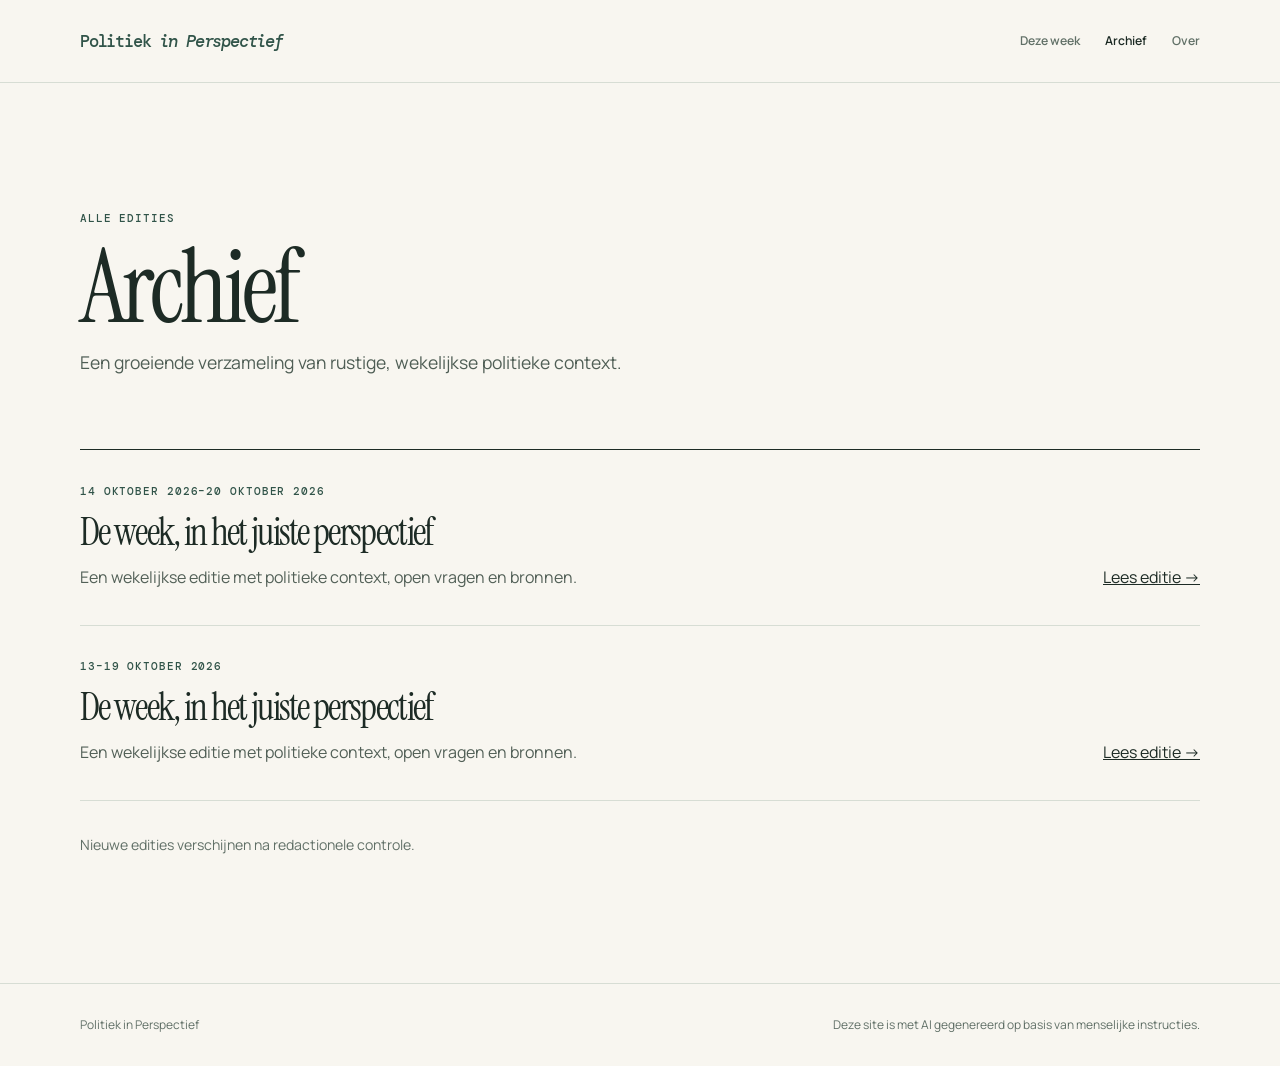
==== archief.html @ 846d68e8 "Verfijn bronlinks en AI-vermelding" ====
<!doctype html><html lang="nl"><head><meta charset="utf-8"><meta name="viewport" content="width=device-width, initial-scale=1"><meta name="description" content="Het archief van Politiek in Perspectief."><title>Archief — Politiek in Perspectief</title><link rel="stylesheet" href="assets/styles.css"></head><body><a class="skip-link" href="#inhoud">Direct naar de inhoud</a><header class="site-header"><div class="shell header-inner"><a class="wordmark" href="index.html">Politiek <span>in Perspectief</span></a><nav aria-label="Hoofdnavigatie"><a href="index.html">Deze week</a><a aria-current="page" href="archief.html">Archief</a><a href="index.html#over">Over</a></nav></div></header><main id="inhoud" class="shell archive"><div class="archive-intro"><p class="eyebrow">ALLE EDITIES</p><h1>Archief</h1><p class="intro">Een groeiende verzameling van rustige, wekelijkse politieke context.</p></div><section class="archive-list" aria-label="Edities"><article class="archive-item"><div><p class="eyebrow">14 oktober 2026–20 oktober 2026</p><h2>De week, in het juiste perspectief</h2><p>Een wekelijkse editie met politieke context, open vragen en bronnen.</p></div><a class="text-link" href="edities/2026-10-20.html">Lees editie <span aria-hidden="true">→</span></a></article>
<article class="archive-item"><div><p class="eyebrow">13–19 oktober 2026</p><h2>De week, in het juiste perspectief</h2><p>Een wekelijkse editie met politieke context, open vragen en bronnen.</p></div><a class="text-link" href="edities/2026-10-19.html">Lees editie <span aria-hidden="true">→</span></a></article></section><p class="archive-note">Nieuwe edities verschijnen na redactionele controle.</p></main><footer class="site-footer"><div class="shell footer-inner"><p>Politiek in Perspectief</p><p>Deze site is met AI gegenereerd op basis van menselijke instructies.</p></div></footer></body></html>
---- assets/styles.css ----
@import url('https://fonts.googleapis.com/css2?family=DM+Mono:wght@400;500&family=Instrument+Serif:ital@0;1&family=Manrope:wght@400;500;600;700&display=swap');
:root{--paper:#f8f6f0;--ink:#1d2b25;--muted:#617067;--line:#d7ddd4;--moss:#315449;--wash:#e0e9e0;--accent:#c56041}*{box-sizing:border-box}html{scroll-behavior:smooth}body{margin:0;color:var(--ink);background:var(--paper);font:400 16px/1.7 Manrope,Arial,sans-serif}a{color:inherit}.shell{width:min(1120px,calc(100% - 48px));margin:auto}.skip-link{position:absolute;left:-9999px}.skip-link:focus{left:16px;top:16px;z-index:10;padding:.6rem 1rem;background:var(--ink);color:#fff}.site-header{border-bottom:1px solid var(--line)}.header-inner,.footer-inner{min-height:82px;display:flex;align-items:center;justify-content:space-between;gap:2rem}.wordmark{text-decoration:none;color:var(--moss);font:500 1.05rem/1 "DM Mono",monospace;letter-spacing:-.07em}.wordmark span{font-style:italic}nav{display:flex;gap:1.55rem;font-size:.76rem;font-weight:600}nav a{text-decoration:none;color:var(--muted)}nav a:hover,nav a[aria-current=page]{color:var(--ink)}.hero{max-width:none;padding:clamp(5.5rem,11vw,9rem) max(24px,calc((100vw - 1120px)/2)) clamp(4.5rem,8vw,7rem);background:var(--wash)}.hero>*{width:min(790px,100%);margin-left:auto;margin-right:auto}.eyebrow{margin:0 0 1.1rem;color:var(--moss);font:500 .7rem/1.3 "DM Mono",monospace;letter-spacing:.08em;text-transform:uppercase}h1,h2,h3,p{margin-top:0}h1,h2,h3{font-weight:400;letter-spacing:-.045em}h1{margin-bottom:1.6rem;font:clamp(3.8rem,8vw,7rem)/.87 "Instrument Serif",Georgia,serif}h2{font:clamp(2.7rem,5vw,4.5rem)/.93 "Instrument Serif",Georgia,serif}h3{font:clamp(2.1rem,3.4vw,3.2rem)/.98 "Instrument Serif",Georgia,serif}.intro{max-width:620px;color:#4f5e55;font-size:1.1rem;line-height:1.65}.button{display:inline-flex;align-items:center;gap:.75rem;width:auto;margin-top:1.2rem;padding:.8rem 1.15rem;background:var(--moss);color:#fff;font-size:.82rem;font-weight:700;text-decoration:none}.button:hover{background:#213f35}.brief{display:grid;grid-template-columns:1fr 1.3fr;gap:6rem;padding:6rem 0;border-bottom:1px solid var(--line)}.brief h2{margin:0}.brief-copy{max-width:650px;font-size:1.04rem}.brief-copy ul{margin:1.75rem 0 0;padding:0;list-style:none;border-top:1px solid var(--line)}.brief-copy li{padding:1rem 0;border-bottom:1px solid var(--line)}.edition-nav{display:flex;gap:1.8rem;padding:1.2rem 0;border-bottom:1px solid var(--ink);font-size:.76rem;font-weight:700}.edition-nav a{color:var(--moss);text-decoration:none}.edition-nav a:hover{text-decoration:underline}.longform{padding:6.5rem 0 0}.chapter-heading{width:min(790px,100%);margin:0 auto;padding-bottom:3rem}.chapter-heading h2{margin:0}.news-section{width:min(790px,100%);margin:0 auto;padding:3.6rem 0;border-top:1px solid var(--line)}.news-meta{margin-bottom:1.2rem;color:var(--muted);font-size:.78rem}.news-meta .eyebrow{margin-bottom:.45rem}.news-meta p:last-child{margin:0}.news-copy{max-width:680px}.news-copy h3{margin-bottom:1.3rem}.news-copy p{color:#435149;font-size:1.02rem;line-height:1.8}.news-copy p:first-of-type{font-size:1.16rem;line-height:1.7}.news-copy .question{margin:2.3rem 0 .2rem;padding:1.35rem 1.45rem;border-left:2px solid var(--accent);background:#f2f0e9}.question .eyebrow{margin-bottom:.55rem}.question p:last-child{margin:0;color:var(--ink);font:1.42rem/1.25 "Instrument Serif",Georgia,serif;letter-spacing:-.025em}.outlook{max-width:790px;margin:7rem auto 0;padding:4rem 0;border-top:1px solid var(--ink);border-bottom:1px solid var(--line)}.outlook h2{margin-bottom:2rem}.outlook ol{padding-left:1.4rem}.outlook li{padding:.45rem 0}.outlook-note{margin:2.4rem 0 0;color:var(--muted);font-size:.83rem;line-height:1.6}.about{padding:7rem 0;display:grid;grid-template-columns:1fr 1.3fr;gap:6rem}.about h2{margin:0}.about-copy{max-width:630px;color:#4e5c53}.site-footer{border-top:1px solid var(--line);color:var(--muted);font-size:.75rem}.footer-inner p{margin:0}.archive{padding:clamp(5rem,10vw,8rem) 0 7rem}.archive-intro{max-width:700px;margin-bottom:4.5rem}.archive-intro h1{margin-bottom:1rem}.archive-list{border-top:1px solid var(--ink)}.archive-item{display:grid;grid-template-columns:1fr auto;gap:2rem;align-items:end;padding:2.1rem 0;border-bottom:1px solid var(--line)}.archive-item h2{margin-bottom:.8rem;font-size:2.35rem}.archive-item p:not(.eyebrow){max-width:700px;margin-bottom:0;color:#526057}.archive-note{margin-top:2rem;color:var(--muted);font-size:.88rem}@media(max-width:720px){.shell{width:min(100% - 32px,1120px)}.header-inner{min-height:70px}nav{gap:.9rem;font-size:.72rem}.hero{padding:5rem 16px 4.5rem}.brief,.about{grid-template-columns:1fr;gap:2rem}.brief{padding:4.5rem 0}.longform{padding-top:4.5rem}.news-section{padding:2.7rem 0}.outlook{margin-top:4.5rem;padding:3rem 0}.about{padding:5rem 0}.archive-item{grid-template-columns:1fr;align-items:start}.archive-item .text-link{margin:0}.footer-inner{min-height:68px}.footer-inner p:last-child{display:none}}
.edition-illustration{width:min(790px,calc(100% - 48px));margin:4.5rem auto 0}.edition-illustration img{display:block;width:100%;height:auto;aspect-ratio:3/2;object-fit:cover}.edition-illustration figcaption{margin-top:.8rem;color:var(--muted);font-size:.76rem}.sources{max-width:790px;margin:0 auto 7rem;padding:3rem 0;border-top:1px solid var(--line)}.sources h2{margin-bottom:1.5rem;font-size:2.4rem}.sources ul{margin:0;padding-left:1.25rem}.sources li{margin:.5rem 0}.sources a{color:var(--moss)}
.edition-illustration+.brief{padding-top:3.25rem}
.sources a{overflow-wrap:anywhere;word-break:break-word}.sources li{overflow-wrap:anywhere}@media(max-width:720px){.footer-inner{align-items:flex-start;flex-direction:column;justify-content:center;gap:.35rem;padding:1rem 0}.footer-inner p:last-child{display:block}}
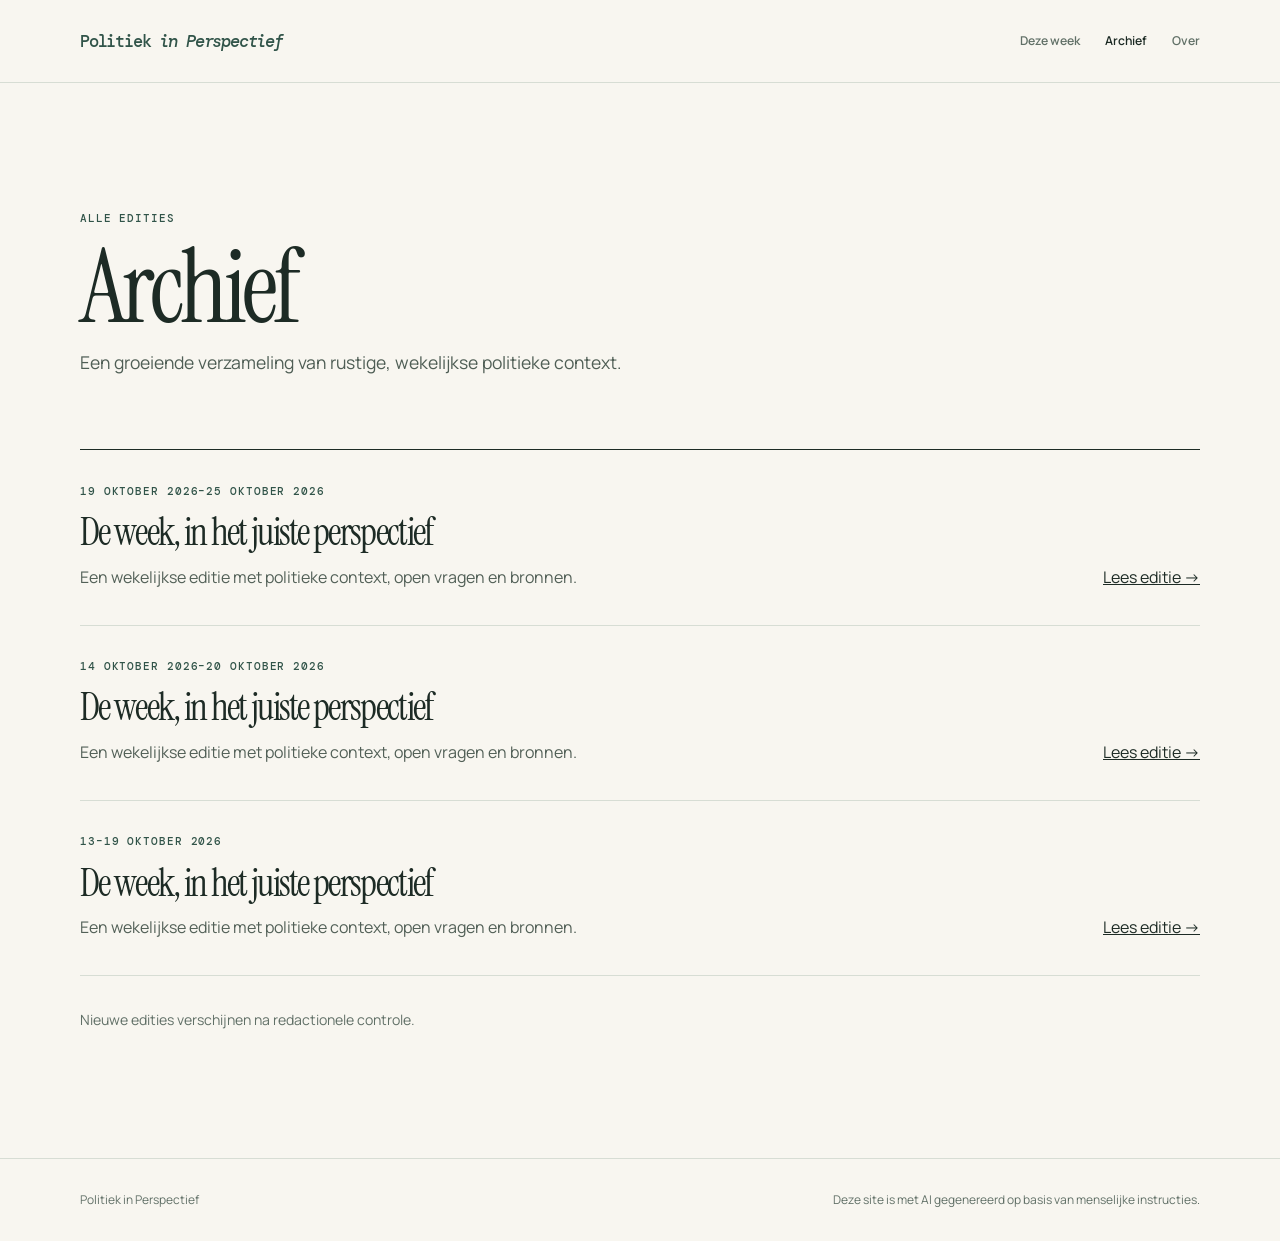
==== commit 6b25d1ba: "Maak concepteditie 2026-10-26" ====
--- a/archief.html
+++ b/archief.html
@@ -1,2 +1,3 @@
-<!doctype html><html lang="nl"><head><meta charset="utf-8"><meta name="viewport" content="width=device-width, initial-scale=1"><meta name="description" content="Het archief van Politiek in Perspectief."><title>Archief — Politiek in Perspectief</title><link rel="stylesheet" href="assets/styles.css"></head><body><a class="skip-link" href="#inhoud">Direct naar de inhoud</a><header class="site-header"><div class="shell header-inner"><a class="wordmark" href="index.html">Politiek <span>in Perspectief</span></a><nav aria-label="Hoofdnavigatie"><a href="index.html">Deze week</a><a aria-current="page" href="archief.html">Archief</a><a href="index.html#over">Over</a></nav></div></header><main id="inhoud" class="shell archive"><div class="archive-intro"><p class="eyebrow">ALLE EDITIES</p><h1>Archief</h1><p class="intro">Een groeiende verzameling van rustige, wekelijkse politieke context.</p></div><section class="archive-list" aria-label="Edities"><article class="archive-item"><div><p class="eyebrow">14 oktober 2026–20 oktober 2026</p><h2>De week, in het juiste perspectief</h2><p>Een wekelijkse editie met politieke context, open vragen en bronnen.</p></div><a class="text-link" href="edities/2026-10-20.html">Lees editie <span aria-hidden="true">→</span></a></article>
+<!doctype html><html lang="nl"><head><meta charset="utf-8"><meta name="viewport" content="width=device-width, initial-scale=1"><meta name="description" content="Het archief van Politiek in Perspectief."><title>Archief — Politiek in Perspectief</title><link rel="stylesheet" href="assets/styles.css"></head><body><a class="skip-link" href="#inhoud">Direct naar de inhoud</a><header class="site-header"><div class="shell header-inner"><a class="wordmark" href="index.html">Politiek <span>in Perspectief</span></a><nav aria-label="Hoofdnavigatie"><a href="index.html">Deze week</a><a aria-current="page" href="archief.html">Archief</a><a href="index.html#over">Over</a></nav></div></header><main id="inhoud" class="shell archive"><div class="archive-intro"><p class="eyebrow">ALLE EDITIES</p><h1>Archief</h1><p class="intro">Een groeiende verzameling van rustige, wekelijkse politieke context.</p></div><section class="archive-list" aria-label="Edities"><article class="archive-item"><div><p class="eyebrow">19 oktober 2026–25 oktober 2026</p><h2>De week, in het juiste perspectief</h2><p>Een wekelijkse editie met politieke context, open vragen en bronnen.</p></div><a class="text-link" href="edities/2026-10-25.html">Lees editie <span aria-hidden="true">→</span></a></article>
+<article class="archive-item"><div><p class="eyebrow">14 oktober 2026–20 oktober 2026</p><h2>De week, in het juiste perspectief</h2><p>Een wekelijkse editie met politieke context, open vragen en bronnen.</p></div><a class="text-link" href="edities/2026-10-20.html">Lees editie <span aria-hidden="true">→</span></a></article>
 <article class="archive-item"><div><p class="eyebrow">13–19 oktober 2026</p><h2>De week, in het juiste perspectief</h2><p>Een wekelijkse editie met politieke context, open vragen en bronnen.</p></div><a class="text-link" href="edities/2026-10-19.html">Lees editie <span aria-hidden="true">→</span></a></article></section><p class="archive-note">Nieuwe edities verschijnen na redactionele controle.</p></main><footer class="site-footer"><div class="shell footer-inner"><p>Politiek in Perspectief</p><p>Deze site is met AI gegenereerd op basis van menselijke instructies.</p></div></footer></body></html>
--- a/assets/styles.css
+++ b/assets/styles.css
@@ -3,3 +3,4 @@
 .edition-illustration{width:min(790px,calc(100% - 48px));margin:4.5rem auto 0}.edition-illustration img{display:block;width:100%;height:auto;aspect-ratio:3/2;object-fit:cover}.edition-illustration figcaption{margin-top:.8rem;color:var(--muted);font-size:.76rem}.sources{max-width:790px;margin:0 auto 7rem;padding:3rem 0;border-top:1px solid var(--line)}.sources h2{margin-bottom:1.5rem;font-size:2.4rem}.sources ul{margin:0;padding-left:1.25rem}.sources li{margin:.5rem 0}.sources a{color:var(--moss)}
 .edition-illustration+.brief{padding-top:3.25rem}
 .sources a{overflow-wrap:anywhere;word-break:break-word}.sources li{overflow-wrap:anywhere}@media(max-width:720px){.footer-inner{align-items:flex-start;flex-direction:column;justify-content:center;gap:.35rem;padding:1rem 0}.footer-inner p:last-child{display:block}}
+.sources summary{display:flex;align-items:center;justify-content:space-between;gap:1rem;cursor:pointer;color:var(--ink);font:clamp(2rem,4vw,2.4rem)/1 "Instrument Serif",Georgia,serif;letter-spacing:-.045em}.sources summary::-webkit-details-marker{display:none}.sources summary::after{content:"+";flex:none;color:var(--moss);font:1.8rem/1 Manrope,Arial,sans-serif}.sources[open] summary::after{content:"−"}.sources ul{margin-top:1.5rem}@media(max-width:720px){.news-section,.chapter-heading{width:calc(100% - 32px)}}
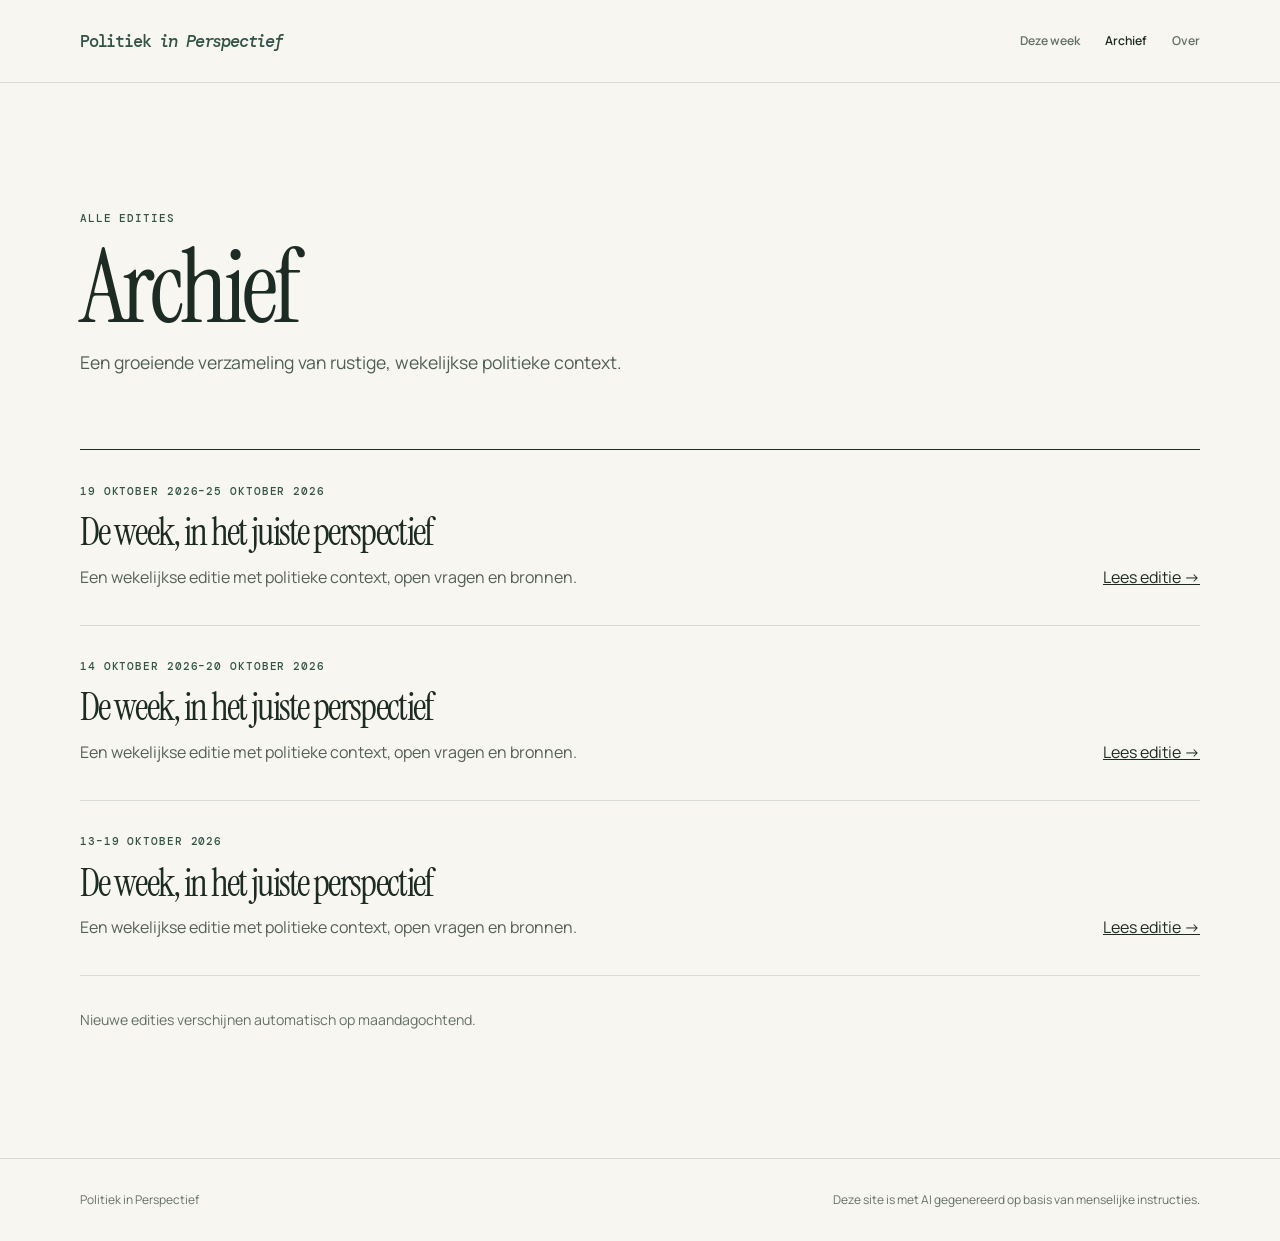
==== commit bce1a713: "Publiceer weekedities automatisch via gedeelde Pages-workflow" ====
--- a/archief.html
+++ b/archief.html
@@ -1,3 +1,3 @@
 <!doctype html><html lang="nl"><head><meta charset="utf-8"><meta name="viewport" content="width=device-width, initial-scale=1"><meta name="description" content="Het archief van Politiek in Perspectief."><title>Archief — Politiek in Perspectief</title><link rel="stylesheet" href="assets/styles.css"></head><body><a class="skip-link" href="#inhoud">Direct naar de inhoud</a><header class="site-header"><div class="shell header-inner"><a class="wordmark" href="index.html">Politiek <span>in Perspectief</span></a><nav aria-label="Hoofdnavigatie"><a href="index.html">Deze week</a><a aria-current="page" href="archief.html">Archief</a><a href="index.html#over">Over</a></nav></div></header><main id="inhoud" class="shell archive"><div class="archive-intro"><p class="eyebrow">ALLE EDITIES</p><h1>Archief</h1><p class="intro">Een groeiende verzameling van rustige, wekelijkse politieke context.</p></div><section class="archive-list" aria-label="Edities"><article class="archive-item"><div><p class="eyebrow">19 oktober 2026–25 oktober 2026</p><h2>De week, in het juiste perspectief</h2><p>Een wekelijkse editie met politieke context, open vragen en bronnen.</p></div><a class="text-link" href="edities/2026-10-25.html">Lees editie <span aria-hidden="true">→</span></a></article>
 <article class="archive-item"><div><p class="eyebrow">14 oktober 2026–20 oktober 2026</p><h2>De week, in het juiste perspectief</h2><p>Een wekelijkse editie met politieke context, open vragen en bronnen.</p></div><a class="text-link" href="edities/2026-10-20.html">Lees editie <span aria-hidden="true">→</span></a></article>
-<article class="archive-item"><div><p class="eyebrow">13–19 oktober 2026</p><h2>De week, in het juiste perspectief</h2><p>Een wekelijkse editie met politieke context, open vragen en bronnen.</p></div><a class="text-link" href="edities/2026-10-19.html">Lees editie <span aria-hidden="true">→</span></a></article></section><p class="archive-note">Nieuwe edities verschijnen na redactionele controle.</p></main><footer class="site-footer"><div class="shell footer-inner"><p>Politiek in Perspectief</p><p>Deze site is met AI gegenereerd op basis van menselijke instructies.</p></div></footer></body></html>+<article class="archive-item"><div><p class="eyebrow">13–19 oktober 2026</p><h2>De week, in het juiste perspectief</h2><p>Een wekelijkse editie met politieke context, open vragen en bronnen.</p></div><a class="text-link" href="edities/2026-10-19.html">Lees editie <span aria-hidden="true">→</span></a></article></section><p class="archive-note">Nieuwe edities verschijnen automatisch op maandagochtend.</p></main><footer class="site-footer"><div class="shell footer-inner"><p>Politiek in Perspectief</p><p>Deze site is met AI gegenereerd op basis van menselijke instructies.</p></div></footer></body></html>
--- a/assets/styles.css
+++ b/assets/styles.css
@@ -2,5 +2,24 @@
 :root{--paper:#f8f6f0;--ink:#1d2b25;--muted:#617067;--line:#d7ddd4;--moss:#315449;--wash:#e0e9e0;--accent:#c56041}*{box-sizing:border-box}html{scroll-behavior:smooth}body{margin:0;color:var(--ink);background:var(--paper);font:400 16px/1.7 Manrope,Arial,sans-serif}a{color:inherit}.shell{width:min(1120px,calc(100% - 48px));margin:auto}.skip-link{position:absolute;left:-9999px}.skip-link:focus{left:16px;top:16px;z-index:10;padding:.6rem 1rem;background:var(--ink);color:#fff}.site-header{border-bottom:1px solid var(--line)}.header-inner,.footer-inner{min-height:82px;display:flex;align-items:center;justify-content:space-between;gap:2rem}.wordmark{text-decoration:none;color:var(--moss);font:500 1.05rem/1 "DM Mono",monospace;letter-spacing:-.07em}.wordmark span{font-style:italic}nav{display:flex;gap:1.55rem;font-size:.76rem;font-weight:600}nav a{text-decoration:none;color:var(--muted)}nav a:hover,nav a[aria-current=page]{color:var(--ink)}.hero{max-width:none;padding:clamp(5.5rem,11vw,9rem) max(24px,calc((100vw - 1120px)/2)) clamp(4.5rem,8vw,7rem);background:var(--wash)}.hero>*{width:min(790px,100%);margin-left:auto;margin-right:auto}.eyebrow{margin:0 0 1.1rem;color:var(--moss);font:500 .7rem/1.3 "DM Mono",monospace;letter-spacing:.08em;text-transform:uppercase}h1,h2,h3,p{margin-top:0}h1,h2,h3{font-weight:400;letter-spacing:-.045em}h1{margin-bottom:1.6rem;font:clamp(3.8rem,8vw,7rem)/.87 "Instrument Serif",Georgia,serif}h2{font:clamp(2.7rem,5vw,4.5rem)/.93 "Instrument Serif",Georgia,serif}h3{font:clamp(2.1rem,3.4vw,3.2rem)/.98 "Instrument Serif",Georgia,serif}.intro{max-width:620px;color:#4f5e55;font-size:1.1rem;line-height:1.65}.button{display:inline-flex;align-items:center;gap:.75rem;width:auto;margin-top:1.2rem;padding:.8rem 1.15rem;background:var(--moss);color:#fff;font-size:.82rem;font-weight:700;text-decoration:none}.button:hover{background:#213f35}.brief{display:grid;grid-template-columns:1fr 1.3fr;gap:6rem;padding:6rem 0;border-bottom:1px solid var(--line)}.brief h2{margin:0}.brief-copy{max-width:650px;font-size:1.04rem}.brief-copy ul{margin:1.75rem 0 0;padding:0;list-style:none;border-top:1px solid var(--line)}.brief-copy li{padding:1rem 0;border-bottom:1px solid var(--line)}.edition-nav{display:flex;gap:1.8rem;padding:1.2rem 0;border-bottom:1px solid var(--ink);font-size:.76rem;font-weight:700}.edition-nav a{color:var(--moss);text-decoration:none}.edition-nav a:hover{text-decoration:underline}.longform{padding:6.5rem 0 0}.chapter-heading{width:min(790px,100%);margin:0 auto;padding-bottom:3rem}.chapter-heading h2{margin:0}.news-section{width:min(790px,100%);margin:0 auto;padding:3.6rem 0;border-top:1px solid var(--line)}.news-meta{margin-bottom:1.2rem;color:var(--muted);font-size:.78rem}.news-meta .eyebrow{margin-bottom:.45rem}.news-meta p:last-child{margin:0}.news-copy{max-width:680px}.news-copy h3{margin-bottom:1.3rem}.news-copy p{color:#435149;font-size:1.02rem;line-height:1.8}.news-copy p:first-of-type{font-size:1.16rem;line-height:1.7}.news-copy .question{margin:2.3rem 0 .2rem;padding:1.35rem 1.45rem;border-left:2px solid var(--accent);background:#f2f0e9}.question .eyebrow{margin-bottom:.55rem}.question p:last-child{margin:0;color:var(--ink);font:1.42rem/1.25 "Instrument Serif",Georgia,serif;letter-spacing:-.025em}.outlook{max-width:790px;margin:7rem auto 0;padding:4rem 0;border-top:1px solid var(--ink);border-bottom:1px solid var(--line)}.outlook h2{margin-bottom:2rem}.outlook ol{padding-left:1.4rem}.outlook li{padding:.45rem 0}.outlook-note{margin:2.4rem 0 0;color:var(--muted);font-size:.83rem;line-height:1.6}.about{padding:7rem 0;display:grid;grid-template-columns:1fr 1.3fr;gap:6rem}.about h2{margin:0}.about-copy{max-width:630px;color:#4e5c53}.site-footer{border-top:1px solid var(--line);color:var(--muted);font-size:.75rem}.footer-inner p{margin:0}.archive{padding:clamp(5rem,10vw,8rem) 0 7rem}.archive-intro{max-width:700px;margin-bottom:4.5rem}.archive-intro h1{margin-bottom:1rem}.archive-list{border-top:1px solid var(--ink)}.archive-item{display:grid;grid-template-columns:1fr auto;gap:2rem;align-items:end;padding:2.1rem 0;border-bottom:1px solid var(--line)}.archive-item h2{margin-bottom:.8rem;font-size:2.35rem}.archive-item p:not(.eyebrow){max-width:700px;margin-bottom:0;color:#526057}.archive-note{margin-top:2rem;color:var(--muted);font-size:.88rem}@media(max-width:720px){.shell{width:min(100% - 32px,1120px)}.header-inner{min-height:70px}nav{gap:.9rem;font-size:.72rem}.hero{padding:5rem 16px 4.5rem}.brief,.about{grid-template-columns:1fr;gap:2rem}.brief{padding:4.5rem 0}.longform{padding-top:4.5rem}.news-section{padding:2.7rem 0}.outlook{margin-top:4.5rem;padding:3rem 0}.about{padding:5rem 0}.archive-item{grid-template-columns:1fr;align-items:start}.archive-item .text-link{margin:0}.footer-inner{min-height:68px}.footer-inner p:last-child{display:none}}
 .edition-illustration{width:min(790px,calc(100% - 48px));margin:4.5rem auto 0}.edition-illustration img{display:block;width:100%;height:auto;aspect-ratio:3/2;object-fit:cover}.edition-illustration figcaption{margin-top:.8rem;color:var(--muted);font-size:.76rem}.sources{max-width:790px;margin:0 auto 7rem;padding:3rem 0;border-top:1px solid var(--line)}.sources h2{margin-bottom:1.5rem;font-size:2.4rem}.sources ul{margin:0;padding-left:1.25rem}.sources li{margin:.5rem 0}.sources a{color:var(--moss)}
 .edition-illustration+.brief{padding-top:3.25rem}
+.news-item>.question{max-width:680px;margin:1.8rem 0 0}
+.news-item>.question h4{margin:0 0 .5rem;color:var(--moss);font:700 .75rem/1.4 Manrope,Arial,sans-serif;letter-spacing:.06em;text-transform:uppercase}
+.news-item>.question p{margin:0;font:inherit;line-height:1.7;letter-spacing:normal}
+.news-item>.story-body,.news-item>.story-follow-up{max-width:680px}
+.news-item>.story-follow-up{margin-top:1.6rem}
+.news-item>.story-body h4,.news-item>.story-follow-up h4{margin:0 0 .5rem;color:var(--moss);font:700 .75rem/1.4 Manrope,Arial,sans-serif;letter-spacing:.06em;text-transform:uppercase}
+.news-item>.story-follow-up p{margin:0 0 1rem}
+.news-item>.question p+p{margin-top:1rem}
+.news-item{scroll-margin-top:2rem}
+.edition-meta{margin-bottom:2rem;color:var(--muted);font-size:.8rem;line-height:1.6}
+.edition-contents{max-width:790px;padding:1.5rem 0;color:var(--moss);font-size:.85rem}
+.edition-contents summary{cursor:pointer;font-weight:700}
+.edition-contents ol{padding-left:1.4rem;margin-bottom:0}
+.edition-contents li{padding:.35rem 0;overflow-wrap:anywhere}
+.edition-contents a{text-underline-offset:.18em}
+.article-sources{max-width:680px;margin:1.25rem 0 2.5rem;color:var(--muted);font-size:.78rem;line-height:1.6;overflow-wrap:anywhere}
+.article-sources>span:first-child{font-weight:600}
+.article-sources a{color:var(--moss);text-decoration-thickness:1px;text-underline-offset:.18em}
+.article-sources a:hover{color:var(--ink)}
 .sources a{overflow-wrap:anywhere;word-break:break-word}.sources li{overflow-wrap:anywhere}@media(max-width:720px){.footer-inner{align-items:flex-start;flex-direction:column;justify-content:center;gap:.35rem;padding:1rem 0}.footer-inner p:last-child{display:block}}
 .sources summary{display:flex;align-items:center;justify-content:space-between;gap:1rem;cursor:pointer;color:var(--ink);font:clamp(2rem,4vw,2.4rem)/1 "Instrument Serif",Georgia,serif;letter-spacing:-.045em}.sources summary::-webkit-details-marker{display:none}.sources summary::after{content:"+";flex:none;color:var(--moss);font:1.8rem/1 Manrope,Arial,sans-serif}.sources[open] summary::after{content:"−"}.sources ul{margin-top:1.5rem}@media(max-width:720px){.news-section,.chapter-heading{width:calc(100% - 32px)}}
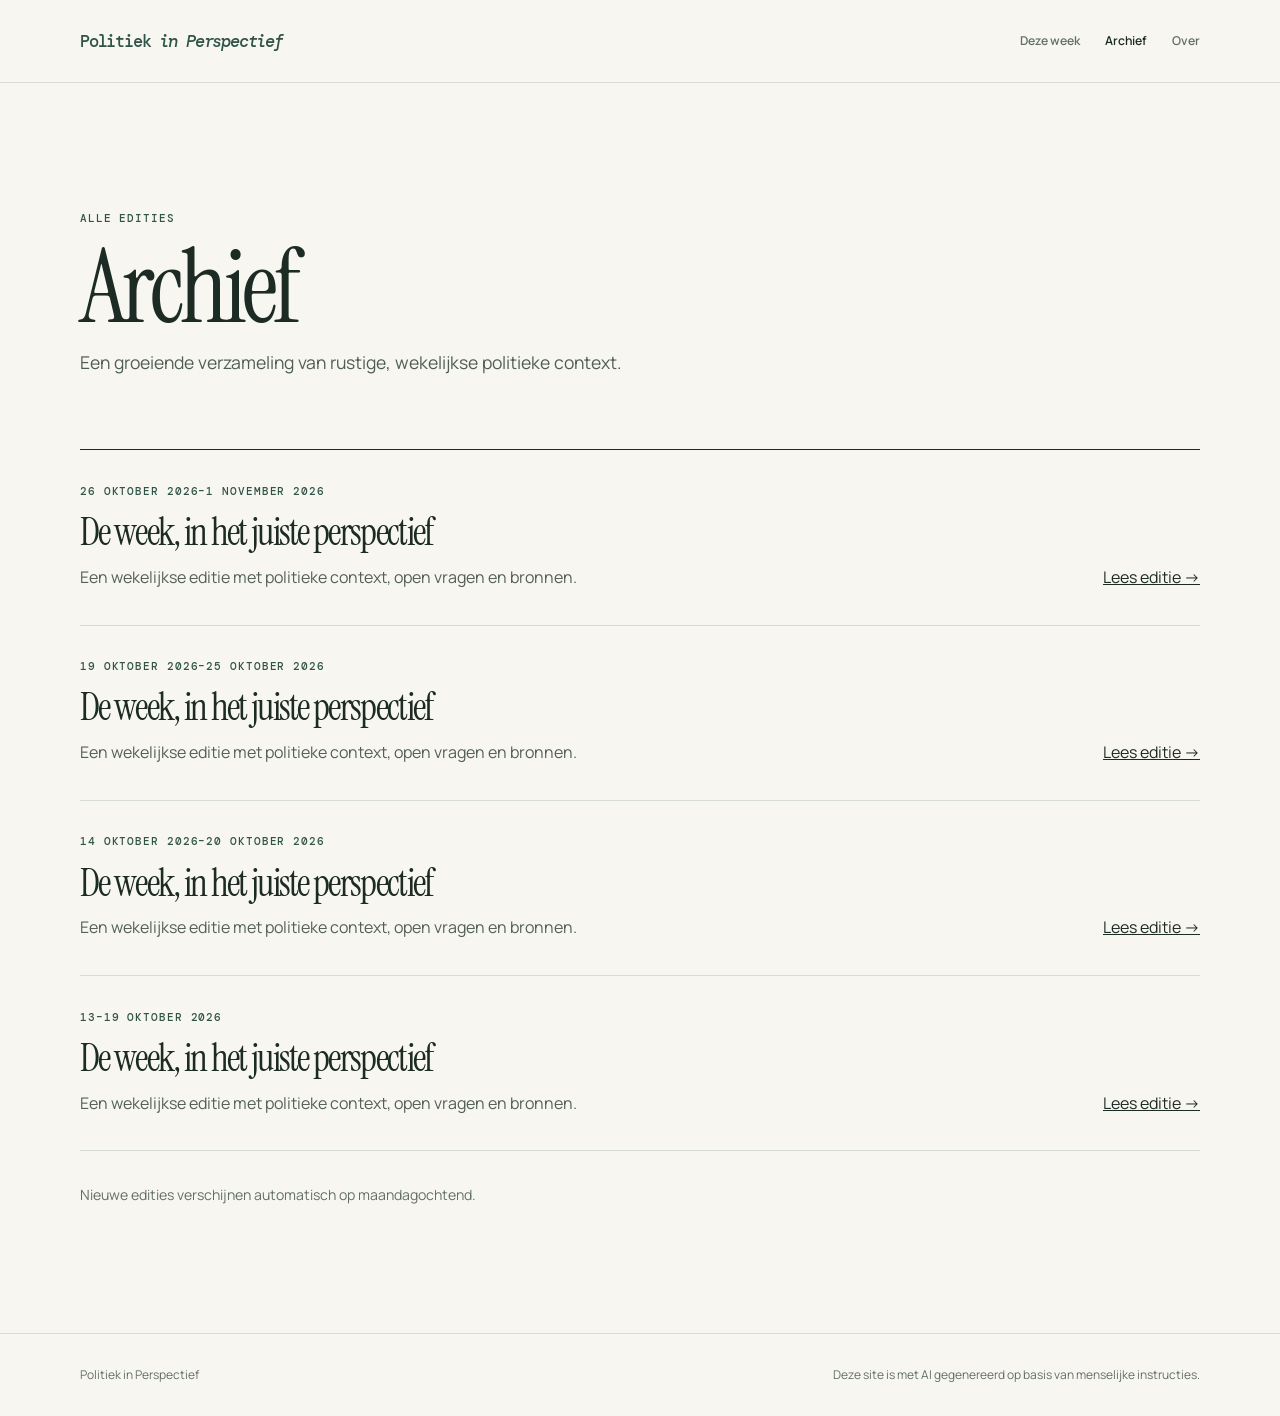
==== commit 5f78d8ae: "Publiceer weekeditie 2026-11-02" ====
--- a/archief.html
+++ b/archief.html
@@ -1,3 +1,4 @@
-<!doctype html><html lang="nl"><head><meta charset="utf-8"><meta name="viewport" content="width=device-width, initial-scale=1"><meta name="description" content="Het archief van Politiek in Perspectief."><title>Archief — Politiek in Perspectief</title><link rel="stylesheet" href="assets/styles.css"></head><body><a class="skip-link" href="#inhoud">Direct naar de inhoud</a><header class="site-header"><div class="shell header-inner"><a class="wordmark" href="index.html">Politiek <span>in Perspectief</span></a><nav aria-label="Hoofdnavigatie"><a href="index.html">Deze week</a><a aria-current="page" href="archief.html">Archief</a><a href="index.html#over">Over</a></nav></div></header><main id="inhoud" class="shell archive"><div class="archive-intro"><p class="eyebrow">ALLE EDITIES</p><h1>Archief</h1><p class="intro">Een groeiende verzameling van rustige, wekelijkse politieke context.</p></div><section class="archive-list" aria-label="Edities"><article class="archive-item"><div><p class="eyebrow">19 oktober 2026–25 oktober 2026</p><h2>De week, in het juiste perspectief</h2><p>Een wekelijkse editie met politieke context, open vragen en bronnen.</p></div><a class="text-link" href="edities/2026-10-25.html">Lees editie <span aria-hidden="true">→</span></a></article>
+<!doctype html><html lang="nl"><head><meta charset="utf-8"><meta name="viewport" content="width=device-width, initial-scale=1"><meta name="description" content="Het archief van Politiek in Perspectief."><title>Archief — Politiek in Perspectief</title><link rel="stylesheet" href="assets/styles.css"></head><body><a class="skip-link" href="#inhoud">Direct naar de inhoud</a><header class="site-header"><div class="shell header-inner"><a class="wordmark" href="index.html">Politiek <span>in Perspectief</span></a><nav aria-label="Hoofdnavigatie"><a href="index.html">Deze week</a><a aria-current="page" href="archief.html">Archief</a><a href="index.html#over">Over</a></nav></div></header><main id="inhoud" class="shell archive"><div class="archive-intro"><p class="eyebrow">ALLE EDITIES</p><h1>Archief</h1><p class="intro">Een groeiende verzameling van rustige, wekelijkse politieke context.</p></div><section class="archive-list" aria-label="Edities"><article class="archive-item"><div><p class="eyebrow">26 oktober 2026–1 november 2026</p><h2>De week, in het juiste perspectief</h2><p>Een wekelijkse editie met politieke context, open vragen en bronnen.</p></div><a class="text-link" href="edities/2026-11-01.html">Lees editie <span aria-hidden="true">→</span></a></article>
+<article class="archive-item"><div><p class="eyebrow">19 oktober 2026–25 oktober 2026</p><h2>De week, in het juiste perspectief</h2><p>Een wekelijkse editie met politieke context, open vragen en bronnen.</p></div><a class="text-link" href="edities/2026-10-25.html">Lees editie <span aria-hidden="true">→</span></a></article>
 <article class="archive-item"><div><p class="eyebrow">14 oktober 2026–20 oktober 2026</p><h2>De week, in het juiste perspectief</h2><p>Een wekelijkse editie met politieke context, open vragen en bronnen.</p></div><a class="text-link" href="edities/2026-10-20.html">Lees editie <span aria-hidden="true">→</span></a></article>
-<article class="archive-item"><div><p class="eyebrow">13–19 oktober 2026</p><h2>De week, in het juiste perspectief</h2><p>Een wekelijkse editie met politieke context, open vragen en bronnen.</p></div><a class="text-link" href="edities/2026-10-19.html">Lees editie <span aria-hidden="true">→</span></a></article></section><p class="archive-note">Nieuwe edities verschijnen automatisch op maandagochtend.</p></main><footer class="site-footer"><div class="shell footer-inner"><p>Politiek in Perspectief</p><p>Deze site is met AI gegenereerd op basis van menselijke instructies.</p></div></footer></body></html>
+<article class="archive-item"><div><p class="eyebrow">13–19 oktober 2026</p><h2>De week, in het juiste perspectief</h2><p>Een wekelijkse editie met politieke context, open vragen en bronnen.</p></div><a class="text-link" href="edities/2026-10-19.html">Lees editie <span aria-hidden="true">→</span></a></article></section><p class="archive-note">Nieuwe edities verschijnen automatisch op maandagochtend.</p></main><footer class="site-footer"><div class="shell footer-inner"><p>Politiek in Perspectief</p><p>Deze site is met AI gegenereerd op basis van menselijke instructies.</p></div></footer></body></html>
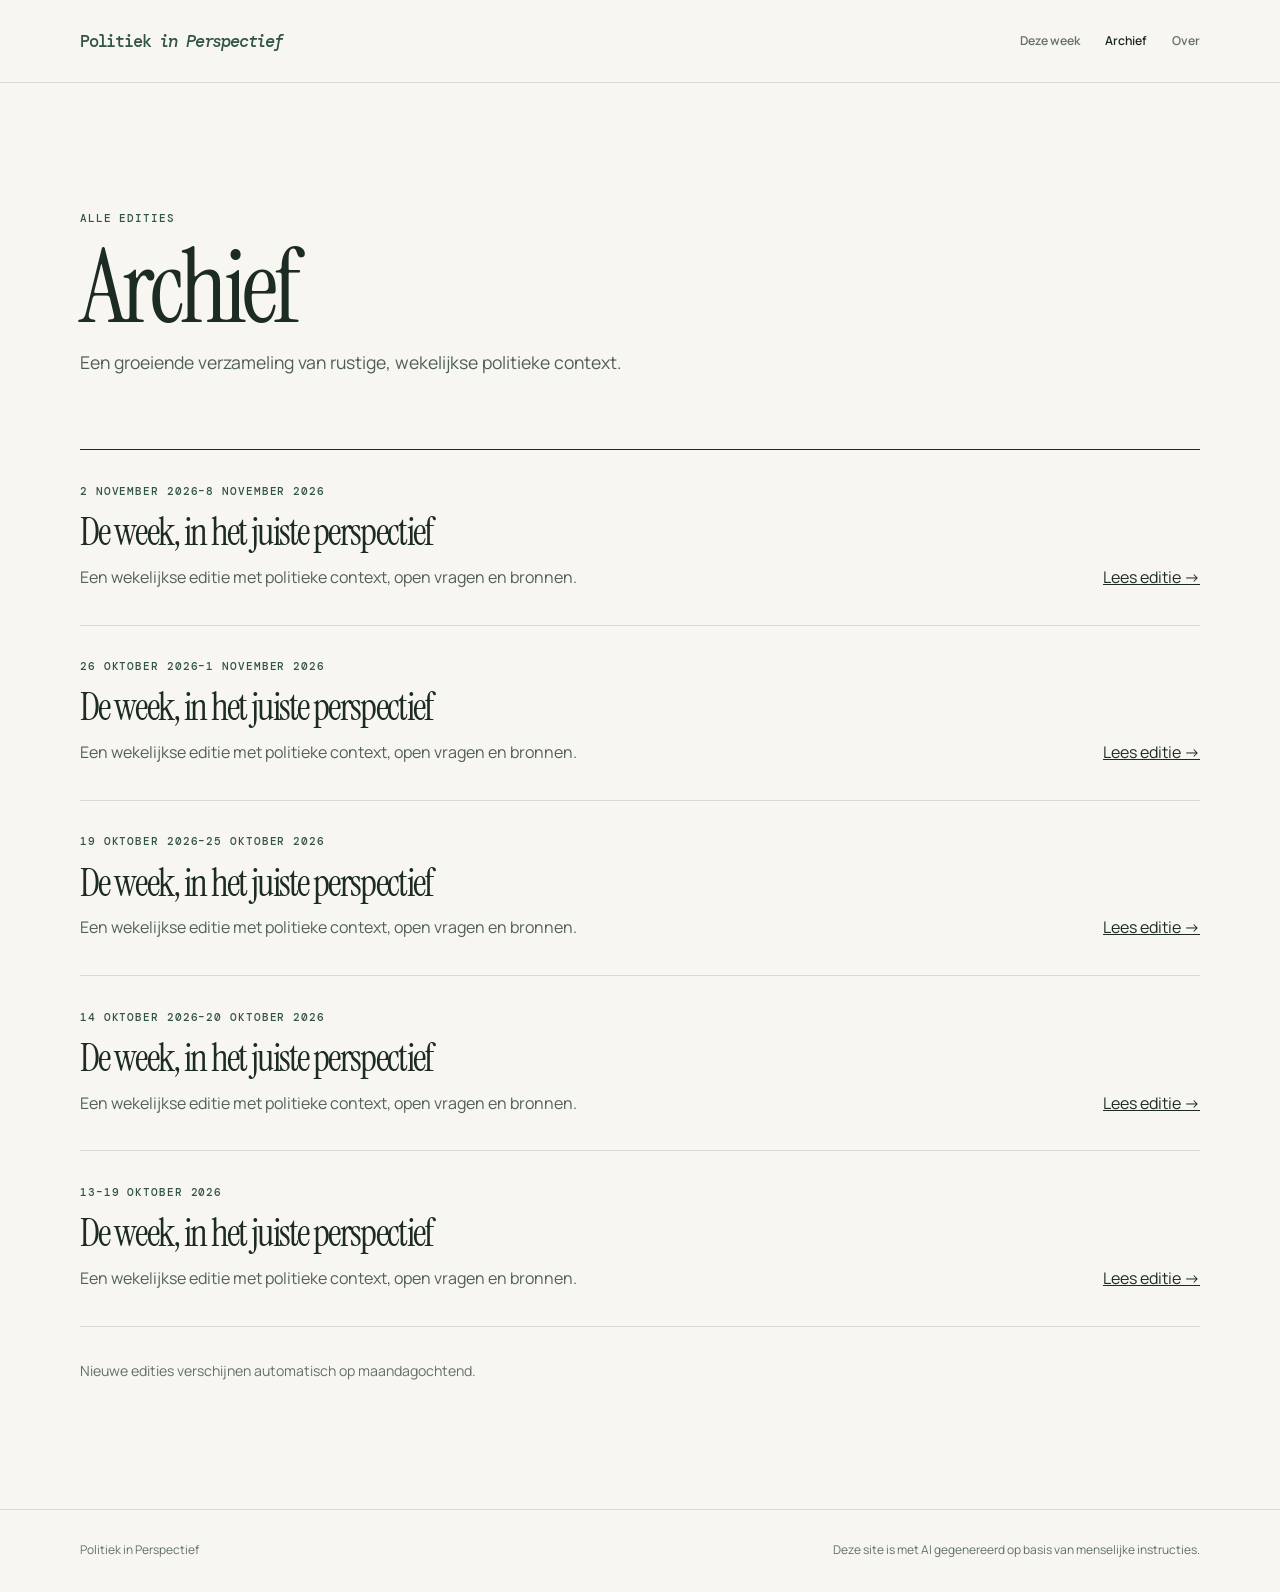
==== commit 4d4ed18e: "Publiceer weekeditie 2026-11-09" ====
--- a/archief.html
+++ b/archief.html
@@ -1,4 +1,5 @@
-<!doctype html><html lang="nl"><head><meta charset="utf-8"><meta name="viewport" content="width=device-width, initial-scale=1"><meta name="description" content="Het archief van Politiek in Perspectief."><title>Archief — Politiek in Perspectief</title><link rel="stylesheet" href="assets/styles.css"></head><body><a class="skip-link" href="#inhoud">Direct naar de inhoud</a><header class="site-header"><div class="shell header-inner"><a class="wordmark" href="index.html">Politiek <span>in Perspectief</span></a><nav aria-label="Hoofdnavigatie"><a href="index.html">Deze week</a><a aria-current="page" href="archief.html">Archief</a><a href="index.html#over">Over</a></nav></div></header><main id="inhoud" class="shell archive"><div class="archive-intro"><p class="eyebrow">ALLE EDITIES</p><h1>Archief</h1><p class="intro">Een groeiende verzameling van rustige, wekelijkse politieke context.</p></div><section class="archive-list" aria-label="Edities"><article class="archive-item"><div><p class="eyebrow">26 oktober 2026–1 november 2026</p><h2>De week, in het juiste perspectief</h2><p>Een wekelijkse editie met politieke context, open vragen en bronnen.</p></div><a class="text-link" href="edities/2026-11-01.html">Lees editie <span aria-hidden="true">→</span></a></article>
+<!doctype html><html lang="nl"><head><meta charset="utf-8"><meta name="viewport" content="width=device-width, initial-scale=1"><meta name="description" content="Het archief van Politiek in Perspectief."><title>Archief — Politiek in Perspectief</title><link rel="stylesheet" href="assets/styles.css"></head><body><a class="skip-link" href="#inhoud">Direct naar de inhoud</a><header class="site-header"><div class="shell header-inner"><a class="wordmark" href="index.html">Politiek <span>in Perspectief</span></a><nav aria-label="Hoofdnavigatie"><a href="index.html">Deze week</a><a aria-current="page" href="archief.html">Archief</a><a href="index.html#over">Over</a></nav></div></header><main id="inhoud" class="shell archive"><div class="archive-intro"><p class="eyebrow">ALLE EDITIES</p><h1>Archief</h1><p class="intro">Een groeiende verzameling van rustige, wekelijkse politieke context.</p></div><section class="archive-list" aria-label="Edities"><article class="archive-item"><div><p class="eyebrow">2 november 2026–8 november 2026</p><h2>De week, in het juiste perspectief</h2><p>Een wekelijkse editie met politieke context, open vragen en bronnen.</p></div><a class="text-link" href="edities/2026-11-08.html">Lees editie <span aria-hidden="true">→</span></a></article>
+<article class="archive-item"><div><p class="eyebrow">26 oktober 2026–1 november 2026</p><h2>De week, in het juiste perspectief</h2><p>Een wekelijkse editie met politieke context, open vragen en bronnen.</p></div><a class="text-link" href="edities/2026-11-01.html">Lees editie <span aria-hidden="true">→</span></a></article>
 <article class="archive-item"><div><p class="eyebrow">19 oktober 2026–25 oktober 2026</p><h2>De week, in het juiste perspectief</h2><p>Een wekelijkse editie met politieke context, open vragen en bronnen.</p></div><a class="text-link" href="edities/2026-10-25.html">Lees editie <span aria-hidden="true">→</span></a></article>
 <article class="archive-item"><div><p class="eyebrow">14 oktober 2026–20 oktober 2026</p><h2>De week, in het juiste perspectief</h2><p>Een wekelijkse editie met politieke context, open vragen en bronnen.</p></div><a class="text-link" href="edities/2026-10-20.html">Lees editie <span aria-hidden="true">→</span></a></article>
 <article class="archive-item"><div><p class="eyebrow">13–19 oktober 2026</p><h2>De week, in het juiste perspectief</h2><p>Een wekelijkse editie met politieke context, open vragen en bronnen.</p></div><a class="text-link" href="edities/2026-10-19.html">Lees editie <span aria-hidden="true">→</span></a></article></section><p class="archive-note">Nieuwe edities verschijnen automatisch op maandagochtend.</p></main><footer class="site-footer"><div class="shell footer-inner"><p>Politiek in Perspectief</p><p>Deze site is met AI gegenereerd op basis van menselijke instructies.</p></div></footer></body></html>
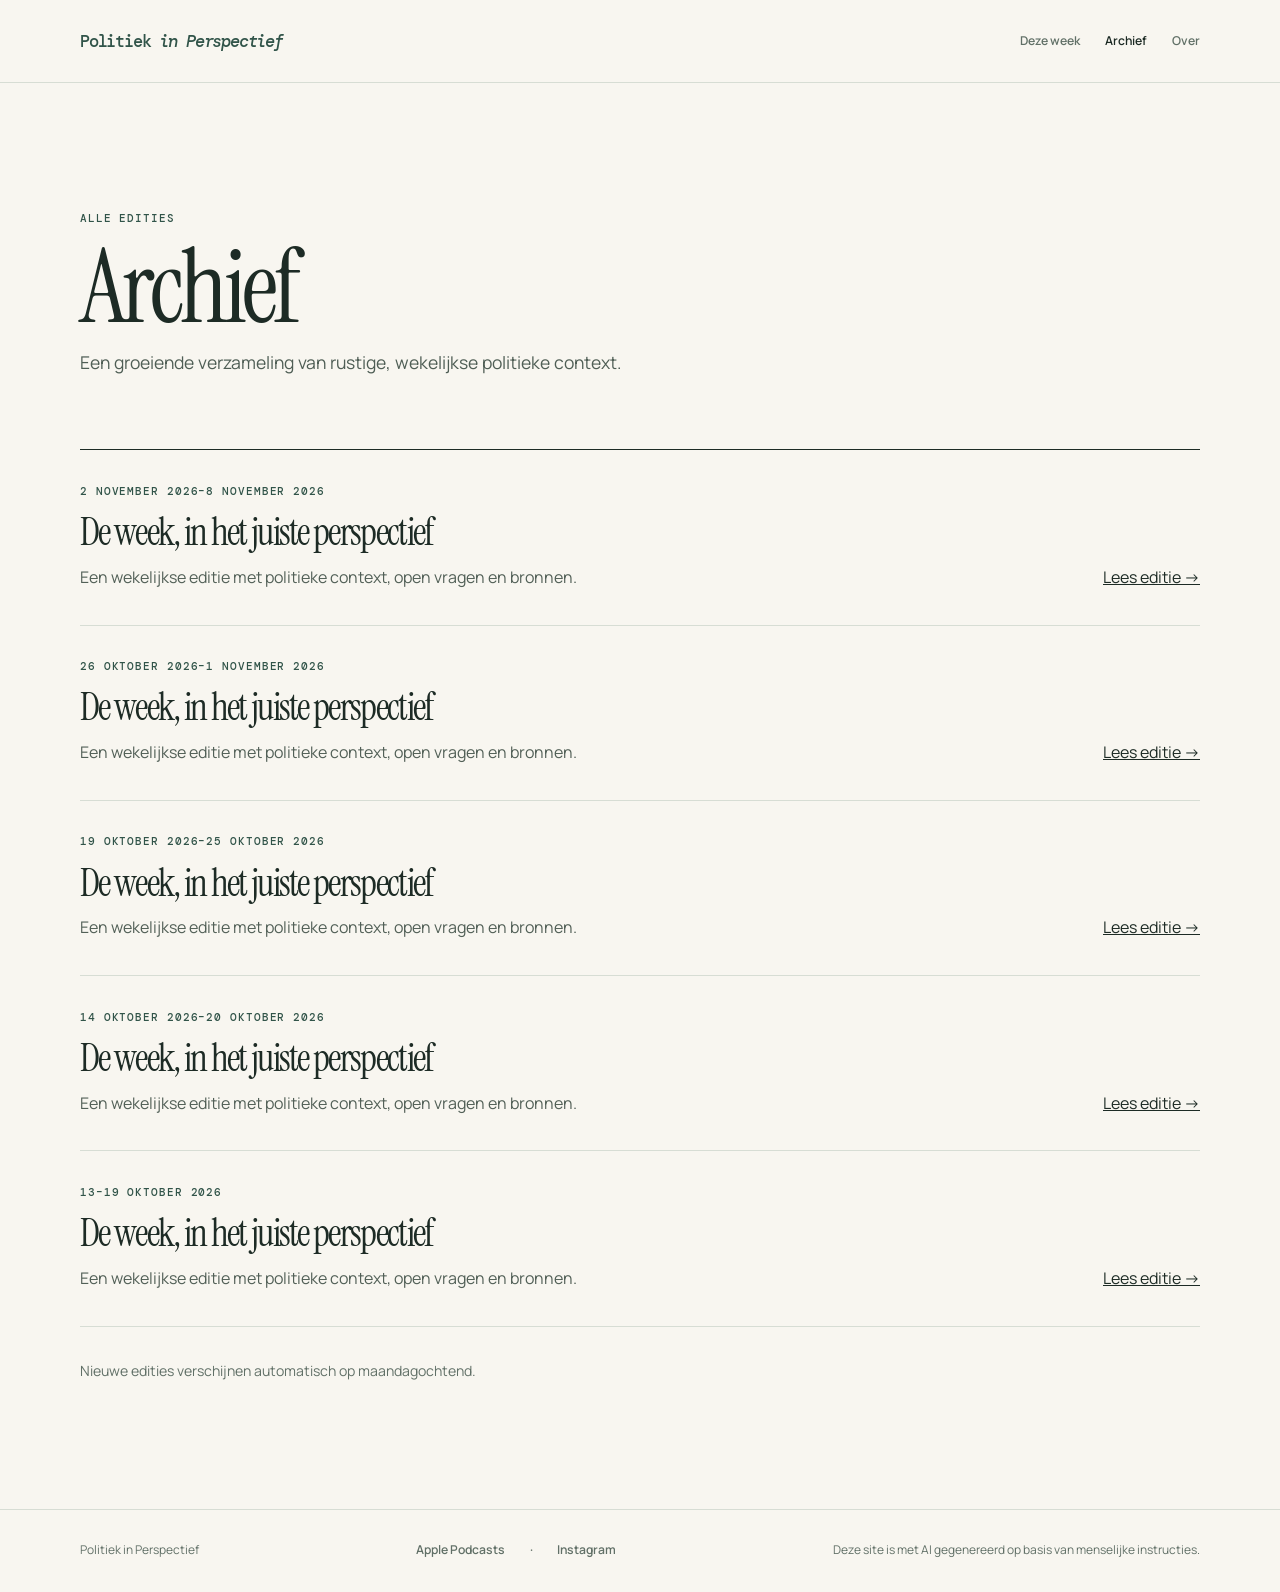
==== commit 46240aa7: "Voeg Apple Podcasts en Instagram toe aan de footer" ====
--- a/archief.html
+++ b/archief.html
@@ -2,4 +2,4 @@
 <article class="archive-item"><div><p class="eyebrow">26 oktober 2026–1 november 2026</p><h2>De week, in het juiste perspectief</h2><p>Een wekelijkse editie met politieke context, open vragen en bronnen.</p></div><a class="text-link" href="edities/2026-11-01.html">Lees editie <span aria-hidden="true">→</span></a></article>
 <article class="archive-item"><div><p class="eyebrow">19 oktober 2026–25 oktober 2026</p><h2>De week, in het juiste perspectief</h2><p>Een wekelijkse editie met politieke context, open vragen en bronnen.</p></div><a class="text-link" href="edities/2026-10-25.html">Lees editie <span aria-hidden="true">→</span></a></article>
 <article class="archive-item"><div><p class="eyebrow">14 oktober 2026–20 oktober 2026</p><h2>De week, in het juiste perspectief</h2><p>Een wekelijkse editie met politieke context, open vragen en bronnen.</p></div><a class="text-link" href="edities/2026-10-20.html">Lees editie <span aria-hidden="true">→</span></a></article>
-<article class="archive-item"><div><p class="eyebrow">13–19 oktober 2026</p><h2>De week, in het juiste perspectief</h2><p>Een wekelijkse editie met politieke context, open vragen en bronnen.</p></div><a class="text-link" href="edities/2026-10-19.html">Lees editie <span aria-hidden="true">→</span></a></article></section><p class="archive-note">Nieuwe edities verschijnen automatisch op maandagochtend.</p></main><footer class="site-footer"><div class="shell footer-inner"><p>Politiek in Perspectief</p><p>Deze site is met AI gegenereerd op basis van menselijke instructies.</p></div></footer></body></html>+<article class="archive-item"><div><p class="eyebrow">13–19 oktober 2026</p><h2>De week, in het juiste perspectief</h2><p>Een wekelijkse editie met politieke context, open vragen en bronnen.</p></div><a class="text-link" href="edities/2026-10-19.html">Lees editie <span aria-hidden="true">→</span></a></article></section><p class="archive-note">Nieuwe edities verschijnen automatisch op maandagochtend.</p></main><footer class="site-footer"><div class="shell footer-inner"><p>Politiek in Perspectief</p><nav aria-label="Luisteren en volgen"><a href="https://podcasts.apple.com/nl/podcast/politiek-in-perspectief/id6827139253">Apple Podcasts</a> · <a href="https://www.instagram.com/politiekinperspectief/">Instagram</a></nav><p>Deze site is met AI gegenereerd op basis van menselijke instructies.</p></div></footer></body></html>
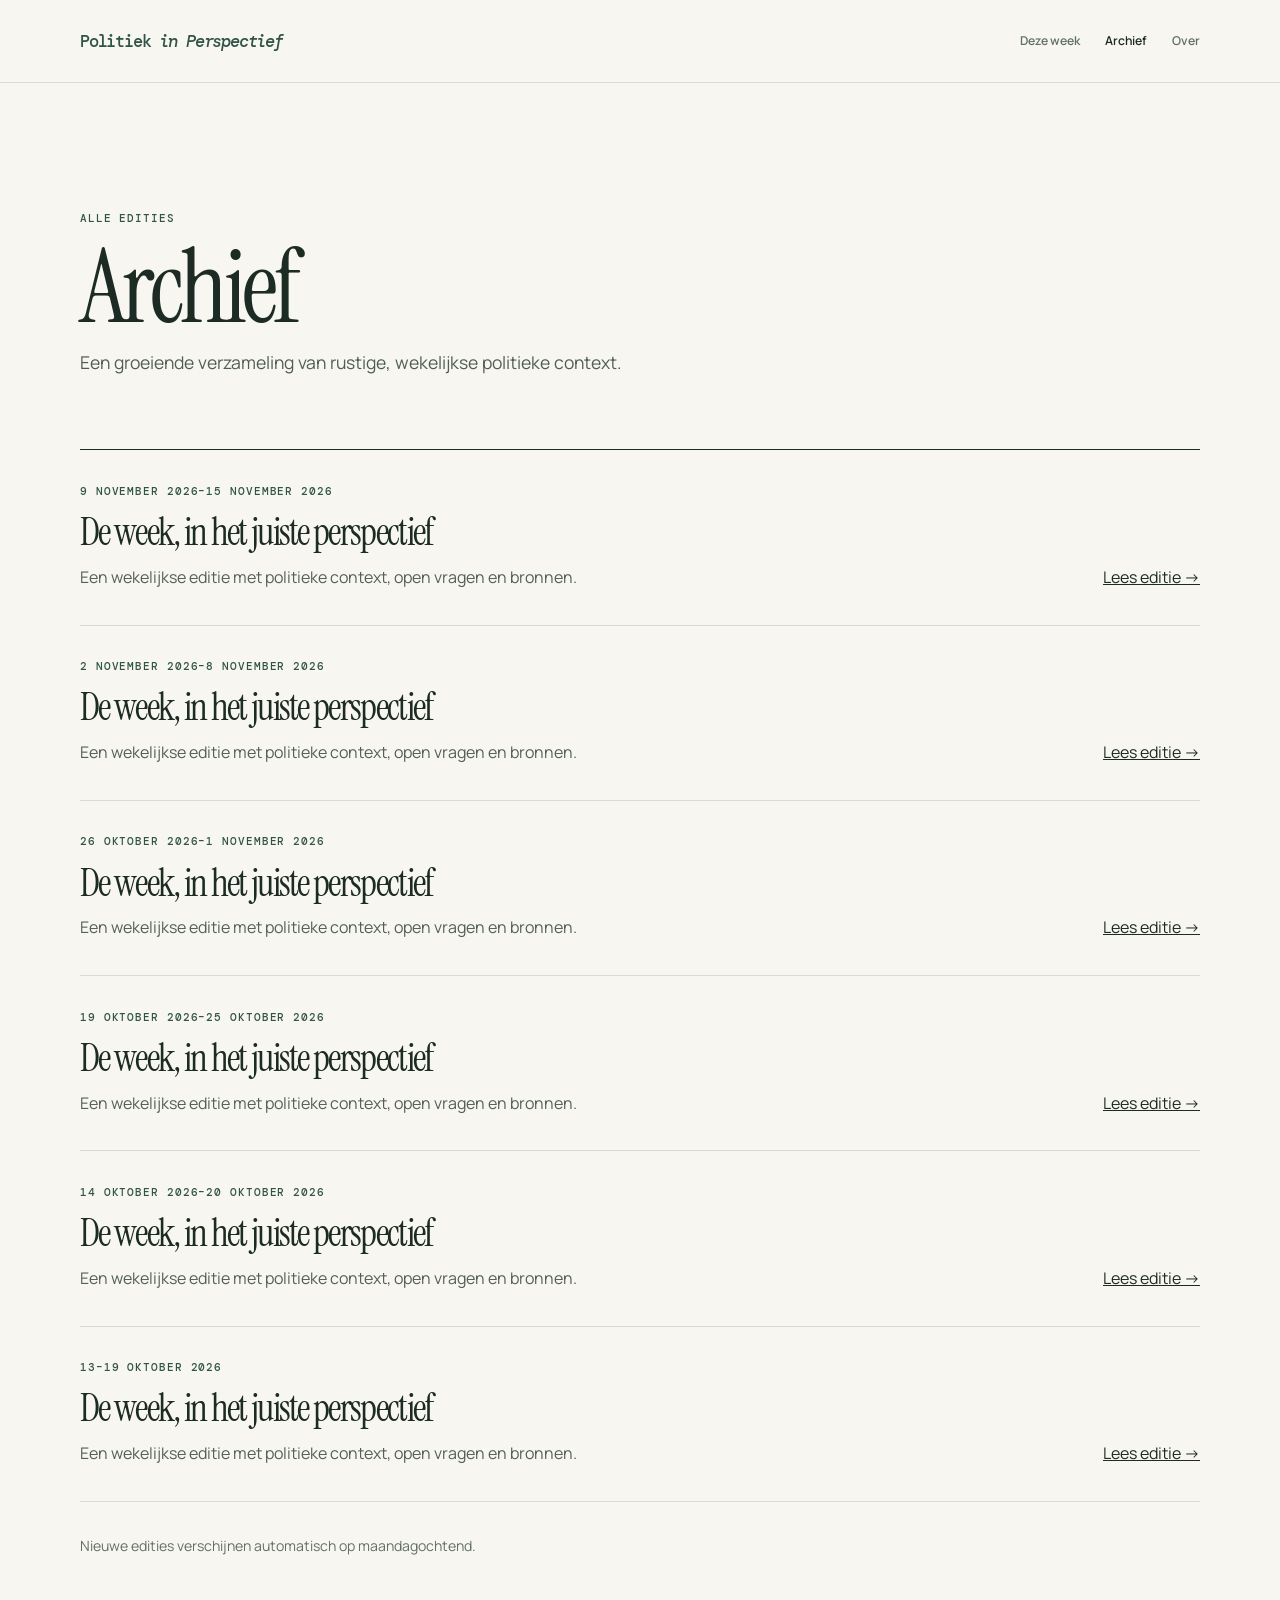
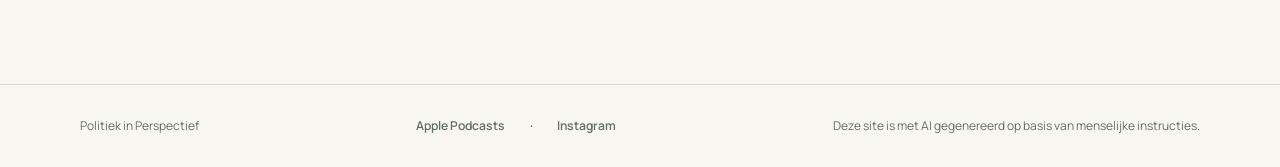
==== commit 7df4239a: "Publiceer weekeditie 2026-11-16" ====
--- a/archief.html
+++ b/archief.html
@@ -1,4 +1,5 @@
-<!doctype html><html lang="nl"><head><meta charset="utf-8"><meta name="viewport" content="width=device-width, initial-scale=1"><meta name="description" content="Het archief van Politiek in Perspectief."><title>Archief — Politiek in Perspectief</title><link rel="stylesheet" href="assets/styles.css"></head><body><a class="skip-link" href="#inhoud">Direct naar de inhoud</a><header class="site-header"><div class="shell header-inner"><a class="wordmark" href="index.html">Politiek <span>in Perspectief</span></a><nav aria-label="Hoofdnavigatie"><a href="index.html">Deze week</a><a aria-current="page" href="archief.html">Archief</a><a href="index.html#over">Over</a></nav></div></header><main id="inhoud" class="shell archive"><div class="archive-intro"><p class="eyebrow">ALLE EDITIES</p><h1>Archief</h1><p class="intro">Een groeiende verzameling van rustige, wekelijkse politieke context.</p></div><section class="archive-list" aria-label="Edities"><article class="archive-item"><div><p class="eyebrow">2 november 2026–8 november 2026</p><h2>De week, in het juiste perspectief</h2><p>Een wekelijkse editie met politieke context, open vragen en bronnen.</p></div><a class="text-link" href="edities/2026-11-08.html">Lees editie <span aria-hidden="true">→</span></a></article>
+<!doctype html><html lang="nl"><head><meta charset="utf-8"><meta name="viewport" content="width=device-width, initial-scale=1"><meta name="description" content="Het archief van Politiek in Perspectief."><title>Archief — Politiek in Perspectief</title><link rel="stylesheet" href="assets/styles.css"></head><body><a class="skip-link" href="#inhoud">Direct naar de inhoud</a><header class="site-header"><div class="shell header-inner"><a class="wordmark" href="index.html">Politiek <span>in Perspectief</span></a><nav aria-label="Hoofdnavigatie"><a href="index.html">Deze week</a><a aria-current="page" href="archief.html">Archief</a><a href="index.html#over">Over</a></nav></div></header><main id="inhoud" class="shell archive"><div class="archive-intro"><p class="eyebrow">ALLE EDITIES</p><h1>Archief</h1><p class="intro">Een groeiende verzameling van rustige, wekelijkse politieke context.</p></div><section class="archive-list" aria-label="Edities"><article class="archive-item"><div><p class="eyebrow">9 november 2026–15 november 2026</p><h2>De week, in het juiste perspectief</h2><p>Een wekelijkse editie met politieke context, open vragen en bronnen.</p></div><a class="text-link" href="edities/2026-11-15.html">Lees editie <span aria-hidden="true">→</span></a></article>
+<article class="archive-item"><div><p class="eyebrow">2 november 2026–8 november 2026</p><h2>De week, in het juiste perspectief</h2><p>Een wekelijkse editie met politieke context, open vragen en bronnen.</p></div><a class="text-link" href="edities/2026-11-08.html">Lees editie <span aria-hidden="true">→</span></a></article>
 <article class="archive-item"><div><p class="eyebrow">26 oktober 2026–1 november 2026</p><h2>De week, in het juiste perspectief</h2><p>Een wekelijkse editie met politieke context, open vragen en bronnen.</p></div><a class="text-link" href="edities/2026-11-01.html">Lees editie <span aria-hidden="true">→</span></a></article>
 <article class="archive-item"><div><p class="eyebrow">19 oktober 2026–25 oktober 2026</p><h2>De week, in het juiste perspectief</h2><p>Een wekelijkse editie met politieke context, open vragen en bronnen.</p></div><a class="text-link" href="edities/2026-10-25.html">Lees editie <span aria-hidden="true">→</span></a></article>
 <article class="archive-item"><div><p class="eyebrow">14 oktober 2026–20 oktober 2026</p><h2>De week, in het juiste perspectief</h2><p>Een wekelijkse editie met politieke context, open vragen en bronnen.</p></div><a class="text-link" href="edities/2026-10-20.html">Lees editie <span aria-hidden="true">→</span></a></article>
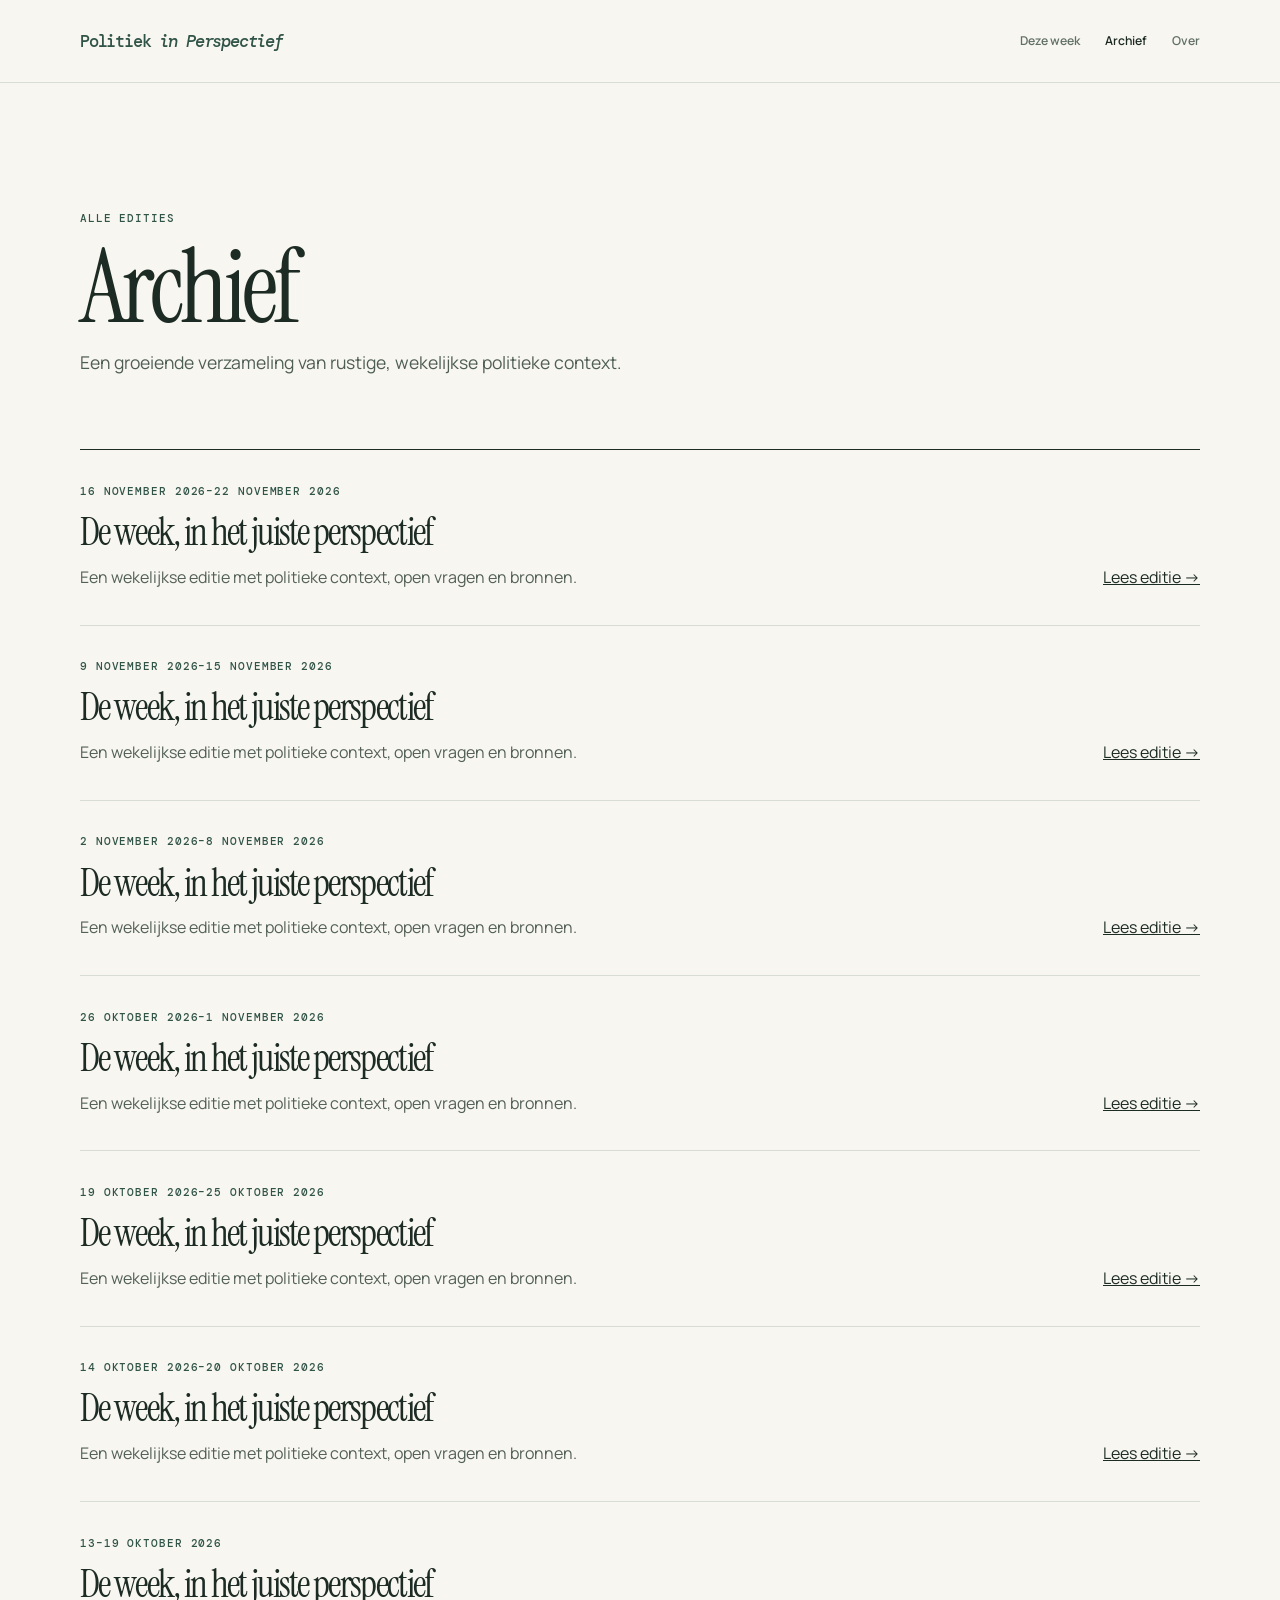
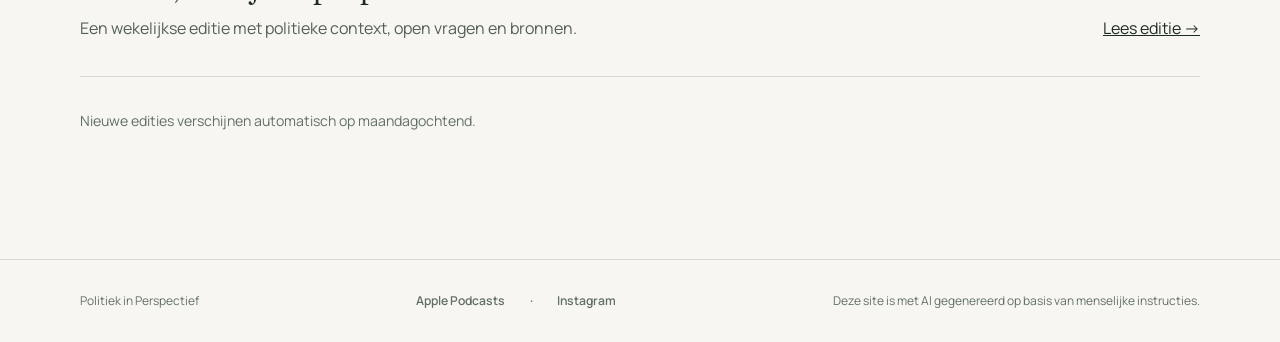
==== commit 53d30cd9: "Publiceer weekeditie 2026-11-23" ====
--- a/archief.html
+++ b/archief.html
@@ -1,4 +1,5 @@
-<!doctype html><html lang="nl"><head><meta charset="utf-8"><meta name="viewport" content="width=device-width, initial-scale=1"><meta name="description" content="Het archief van Politiek in Perspectief."><title>Archief — Politiek in Perspectief</title><link rel="stylesheet" href="assets/styles.css"></head><body><a class="skip-link" href="#inhoud">Direct naar de inhoud</a><header class="site-header"><div class="shell header-inner"><a class="wordmark" href="index.html">Politiek <span>in Perspectief</span></a><nav aria-label="Hoofdnavigatie"><a href="index.html">Deze week</a><a aria-current="page" href="archief.html">Archief</a><a href="index.html#over">Over</a></nav></div></header><main id="inhoud" class="shell archive"><div class="archive-intro"><p class="eyebrow">ALLE EDITIES</p><h1>Archief</h1><p class="intro">Een groeiende verzameling van rustige, wekelijkse politieke context.</p></div><section class="archive-list" aria-label="Edities"><article class="archive-item"><div><p class="eyebrow">9 november 2026–15 november 2026</p><h2>De week, in het juiste perspectief</h2><p>Een wekelijkse editie met politieke context, open vragen en bronnen.</p></div><a class="text-link" href="edities/2026-11-15.html">Lees editie <span aria-hidden="true">→</span></a></article>
+<!doctype html><html lang="nl"><head><meta charset="utf-8"><meta name="viewport" content="width=device-width, initial-scale=1"><meta name="description" content="Het archief van Politiek in Perspectief."><title>Archief — Politiek in Perspectief</title><link rel="stylesheet" href="assets/styles.css"></head><body><a class="skip-link" href="#inhoud">Direct naar de inhoud</a><header class="site-header"><div class="shell header-inner"><a class="wordmark" href="index.html">Politiek <span>in Perspectief</span></a><nav aria-label="Hoofdnavigatie"><a href="index.html">Deze week</a><a aria-current="page" href="archief.html">Archief</a><a href="index.html#over">Over</a></nav></div></header><main id="inhoud" class="shell archive"><div class="archive-intro"><p class="eyebrow">ALLE EDITIES</p><h1>Archief</h1><p class="intro">Een groeiende verzameling van rustige, wekelijkse politieke context.</p></div><section class="archive-list" aria-label="Edities"><article class="archive-item"><div><p class="eyebrow">16 november 2026–22 november 2026</p><h2>De week, in het juiste perspectief</h2><p>Een wekelijkse editie met politieke context, open vragen en bronnen.</p></div><a class="text-link" href="edities/2026-11-22.html">Lees editie <span aria-hidden="true">→</span></a></article>
+<article class="archive-item"><div><p class="eyebrow">9 november 2026–15 november 2026</p><h2>De week, in het juiste perspectief</h2><p>Een wekelijkse editie met politieke context, open vragen en bronnen.</p></div><a class="text-link" href="edities/2026-11-15.html">Lees editie <span aria-hidden="true">→</span></a></article>
 <article class="archive-item"><div><p class="eyebrow">2 november 2026–8 november 2026</p><h2>De week, in het juiste perspectief</h2><p>Een wekelijkse editie met politieke context, open vragen en bronnen.</p></div><a class="text-link" href="edities/2026-11-08.html">Lees editie <span aria-hidden="true">→</span></a></article>
 <article class="archive-item"><div><p class="eyebrow">26 oktober 2026–1 november 2026</p><h2>De week, in het juiste perspectief</h2><p>Een wekelijkse editie met politieke context, open vragen en bronnen.</p></div><a class="text-link" href="edities/2026-11-01.html">Lees editie <span aria-hidden="true">→</span></a></article>
 <article class="archive-item"><div><p class="eyebrow">19 oktober 2026–25 oktober 2026</p><h2>De week, in het juiste perspectief</h2><p>Een wekelijkse editie met politieke context, open vragen en bronnen.</p></div><a class="text-link" href="edities/2026-10-25.html">Lees editie <span aria-hidden="true">→</span></a></article>
